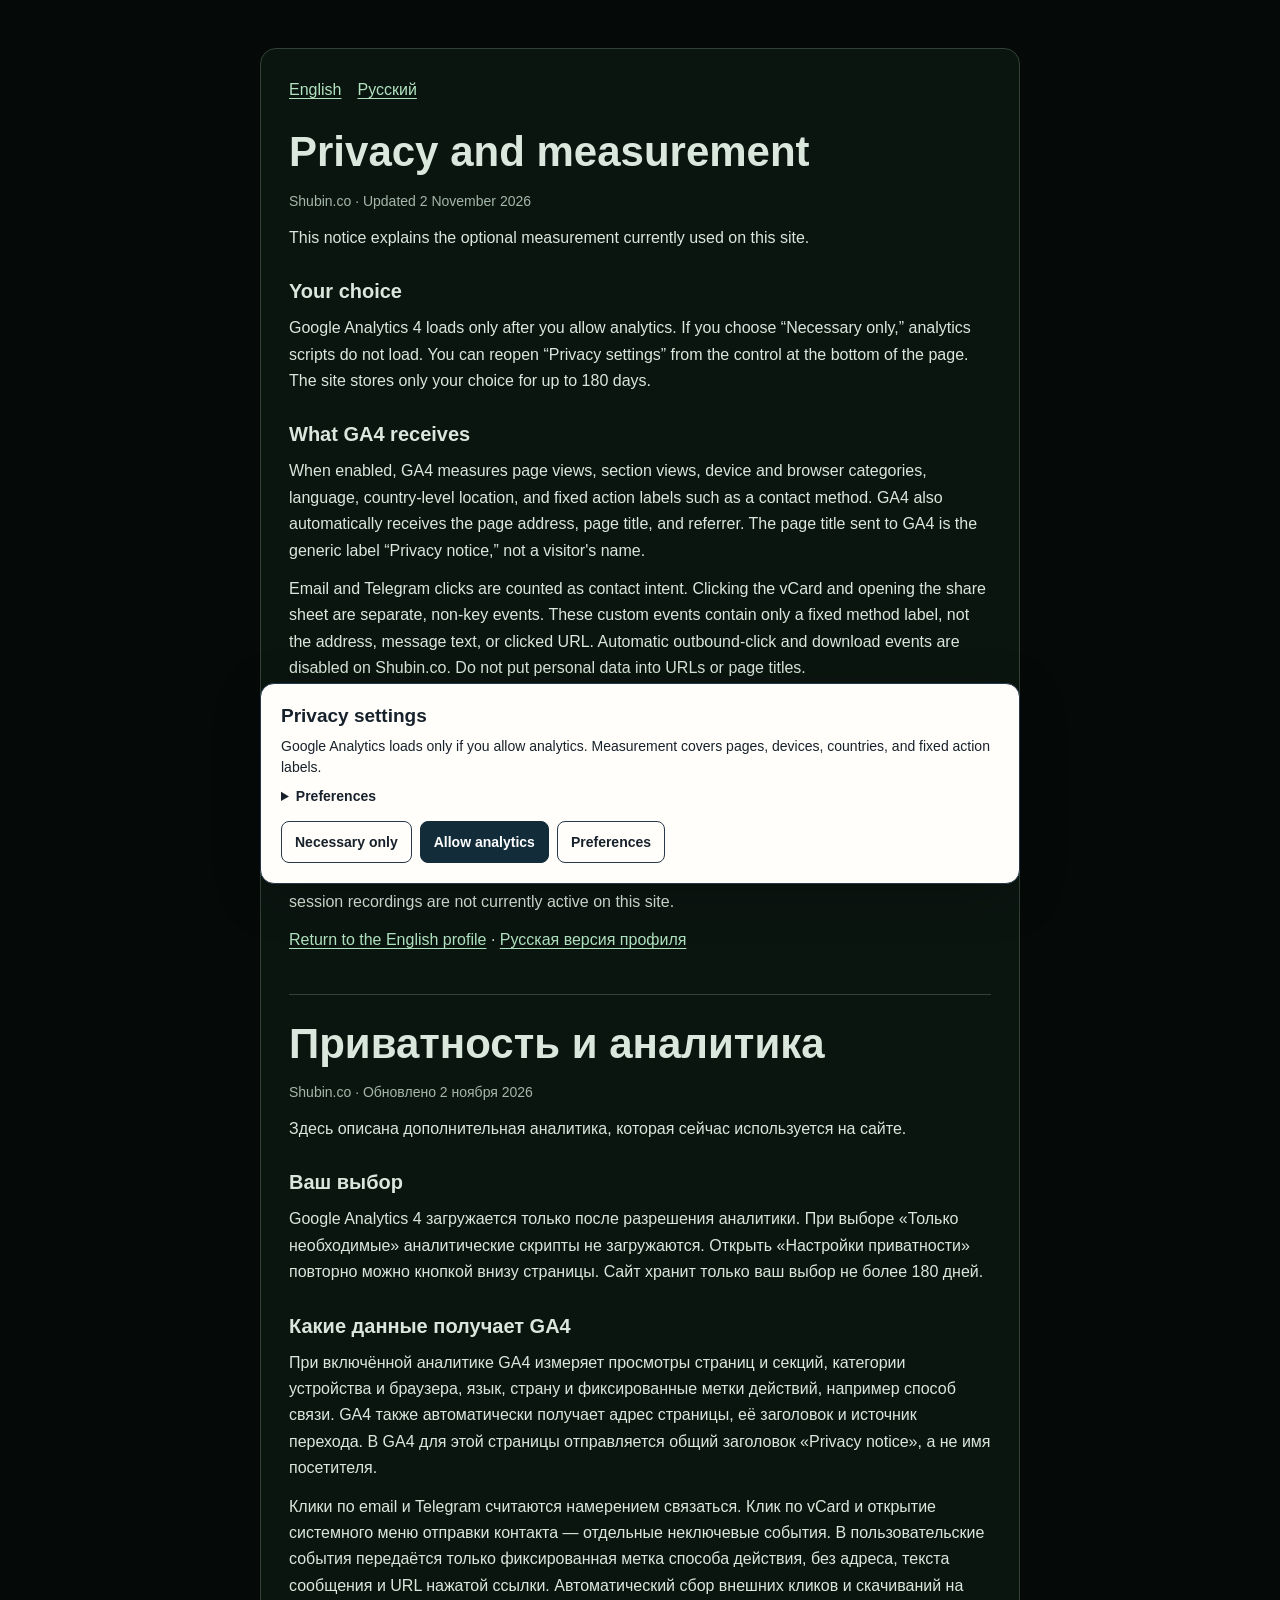
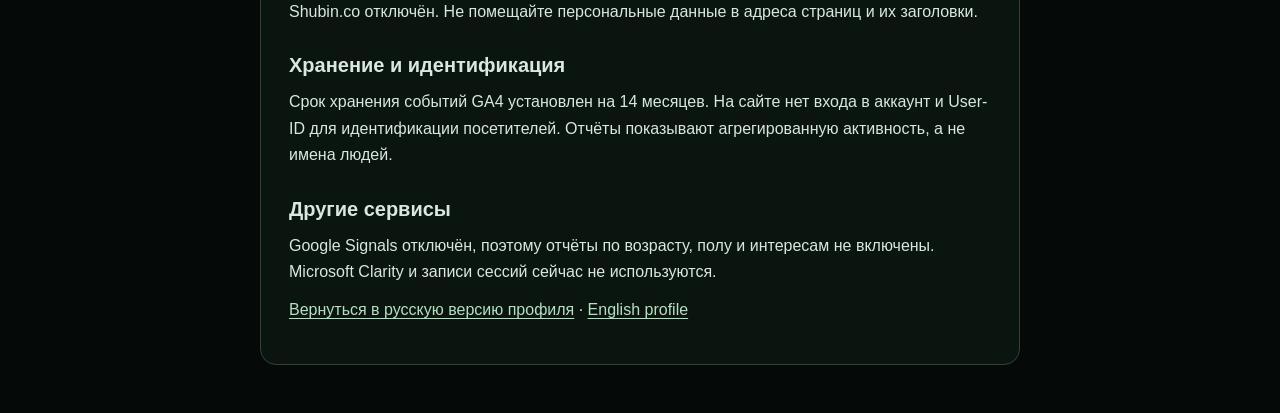
==== privacy/index.html @ b590bba5 "feat: add consent-first analytics and privacy notice" ====
<!doctype html>
<html lang="en">
<head>
  <meta charset="utf-8">
  <meta name="viewport" content="width=device-width, initial-scale=1">
  <meta name="description" content="How Shubin.co uses consent-based site analytics and how to change your choice.">
  <meta name="robots" content="index,follow">
  <link rel="canonical" href="https://shubin.co/privacy/">
  <link rel="stylesheet" href="/consent.css">
  <title>Privacy and measurement · Shubin.co</title>
  <script defer src="/consent.js" data-ga4-id="G-RB3YSG4QV9" data-cookie-domain=".shubin.co" data-page-type="privacy" data-analytics-title="Privacy notice" data-privacy-url="/privacy/" data-consent-version="1"></script>
  <style>
    :root { color-scheme: dark; --ink:#d9e7dd; --muted:#a4b7aa; --panel:#0b1510; --line:#314238; }
    * { box-sizing:border-box; }
    body { margin:0; min-width:320px; background:#050907; color:var(--ink); font:16px/1.65 Arial,Helvetica,sans-serif; }
    main { width:min(760px,calc(100% - 32px)); margin:48px auto; padding:28px; border:1px solid var(--line); border-radius:16px; background:var(--panel); }
    h1,h2 { line-height:1.2; }
    h1 { margin:0 0 8px; font-size:clamp(28px,6vw,42px); }
    h2 { margin:28px 0 8px; font-size:20px; }
    p,ul { margin:12px 0; }
    li { margin:6px 0; }
    a { color:#b1e2c0; text-underline-offset:3px; }
    .muted { color:var(--muted); font-size:14px; }
    .language { display:flex; gap:16px; margin:0 0 24px; }
    section[lang="ru"] { margin-top:40px; border-top:1px solid var(--line); padding-top:24px; }
    @media(max-width:480px) { main { margin:12px auto; padding:20px; } }
  </style>
</head>
<body>
  <main>
    <nav class="language" aria-label="Languages"><a href="#english">English</a><a href="#russian">Русский</a></nav>
    <section id="english" lang="en">
      <h1>Privacy and measurement</h1>
      <p class="muted">Shubin.co · Updated 2 November 2026</p>
      <p>This notice explains the optional measurement currently used on this site.</p>
      <h2>Your choice</h2>
      <p>Google Analytics 4 loads only after you allow analytics. If you choose “Necessary only,” analytics scripts do not load. You can reopen “Privacy settings” from the control at the bottom of the page. The site stores only your choice for up to 180 days.</p>
      <h2>What GA4 receives</h2>
      <p>When enabled, GA4 measures page views, section views, device and browser categories, language, country-level location, and fixed action labels such as a contact method. GA4 also automatically receives the page address, page title, and referrer. The page title sent to GA4 is the generic label “Privacy notice,” not a visitor's name.</p>
      <p>Email and Telegram clicks are counted as contact intent. Clicking the vCard and opening the share sheet are separate, non-key events. These custom events contain only a fixed method label, not the address, message text, or clicked URL. Automatic outbound-click and download events are disabled on Shubin.co. Do not put personal data into URLs or page titles.</p>
      <h2>Retention and identity</h2>
      <p>GA4 event-level retention is set to 14 months. This site does not use account sign-in or a User-ID to identify visitors. Reports show aggregated activity; they do not reveal a visitor's name.</p>
      <h2>Other services</h2>
      <p>Google Signals is off, so age, gender, and interest reporting is not enabled. Microsoft Clarity and session recordings are not currently active on this site.</p>
      <p><a href="/">Return to the English profile</a> · <a href="/ru/">Русская версия профиля</a></p>
    </section>
    <section id="russian" lang="ru">
      <h1>Приватность и аналитика</h1>
      <p class="muted">Shubin.co · Обновлено 2 ноября 2026</p>
      <p>Здесь описана дополнительная аналитика, которая сейчас используется на сайте.</p>
      <h2>Ваш выбор</h2>
      <p>Google Analytics 4 загружается только после разрешения аналитики. При выборе «Только необходимые» аналитические скрипты не загружаются. Открыть «Настройки приватности» повторно можно кнопкой внизу страницы. Сайт хранит только ваш выбор не более 180 дней.</p>
      <h2>Какие данные получает GA4</h2>
      <p>При включённой аналитике GA4 измеряет просмотры страниц и секций, категории устройства и браузера, язык, страну и фиксированные метки действий, например способ связи. GA4 также автоматически получает адрес страницы, её заголовок и источник перехода. В GA4 для этой страницы отправляется общий заголовок «Privacy notice», а не имя посетителя.</p>
      <p>Клики по email и Telegram считаются намерением связаться. Клик по vCard и открытие системного меню отправки контакта — отдельные неключевые события. В пользовательские события передаётся только фиксированная метка способа действия, без адреса, текста сообщения и URL нажатой ссылки. Автоматический сбор внешних кликов и скачиваний на Shubin.co отключён. Не помещайте персональные данные в адреса страниц и их заголовки.</p>
      <h2>Хранение и идентификация</h2>
      <p>Срок хранения событий GA4 установлен на 14 месяцев. На сайте нет входа в аккаунт и User-ID для идентификации посетителей. Отчёты показывают агрегированную активность, а не имена людей.</p>
      <h2>Другие сервисы</h2>
      <p>Google Signals отключён, поэтому отчёты по возрасту, полу и интересам не включены. Microsoft Clarity и записи сессий сейчас не используются.</p>
      <p><a href="/ru/">Вернуться в русскую версию профиля</a> · <a href="/">English profile</a></p>
    </section>
  </main>
</body>
</html>
---- consent.css ----
[data-consent-root][hidden],
.consent-manage[hidden],
[data-consent-preferences][hidden] { display: none !important; }

.consent-panel,
.consent-manage {
  position: fixed;
  z-index: 2147483000;
  font-family: Arial, Helvetica, sans-serif;
}

.consent-panel {
  inset: auto 16px 16px;
  max-width: 760px;
  margin-inline: auto;
  color: #17212b;
}

.consent-card {
  padding: 20px;
  border: 1px solid #263849;
  border-radius: 14px;
  background: #fffefa;
  box-shadow: 0 12px 48px rgb(0 0 0 / 24%);
  font-size: 14px;
  line-height: 1.5;
  letter-spacing: normal;
  word-spacing: normal;
  text-transform: none;
}

.consent-card h2 {
  margin: 0 0 8px;
  font-size: 19px;
  line-height: 1.25;
}

.consent-card p { margin: 8px 0; letter-spacing: normal; word-spacing: normal; }
.consent-card a { color: #064f73; text-underline-offset: 2px; }
.consent-card summary { cursor: pointer; font-weight: 700; }

.consent-actions {
  display: flex;
  flex-wrap: wrap;
  gap: 8px;
  margin-top: 14px;
}

.consent-card button,
.consent-manage {
  min-height: 42px;
  border: 1px solid #263849;
  border-radius: 8px;
  padding: 9px 13px;
  background: #fffefa;
  color: #17212b;
  font: inherit;
  font-weight: 650;
  cursor: pointer;
}

.consent-card button:hover,
.consent-manage:hover { background: #f0f3f4; }
.consent-card button:focus-visible,
.consent-manage:focus-visible { outline: 3px solid #ef6b45; outline-offset: 2px; }

.consent-card .consent-primary {
  border-color: #132c3a;
  background: #132c3a;
  color: #fff;
}

.consent-card .consent-primary:hover { background: #204b60; }

.consent-preferences {
  display: grid;
  gap: 12px;
  margin-top: 16px;
  border-top: 1px solid #c8d0d4;
  padding-top: 14px;
}

.consent-preferences label {
  display: grid;
  grid-template-columns: 22px 1fr;
  align-items: start;
  gap: 8px;
}

.consent-preferences input { width: 18px; height: 18px; margin: 2px; accent-color: #17536b; }
.consent-preferences input:disabled { opacity: .8; }

.consent-manage {
  right: 14px;
  bottom: 14px;
  max-width: calc(100vw - 28px);
  background: #fffefa;
  font-size: 13px;
}

@media (max-width: 600px) {
  .consent-panel { inset: auto 8px 8px; max-height: min(82vh, 640px); overflow: auto; }
  .consent-card { padding: 15px; }
  .consent-actions { display: grid; grid-template-columns: 1fr; }
  .consent-card button { width: 100%; }
  .consent-manage { right: 8px; bottom: 8px; }
}

@media (prefers-reduced-motion: reduce) {
  .consent-panel, .consent-manage { scroll-behavior: auto; }
}
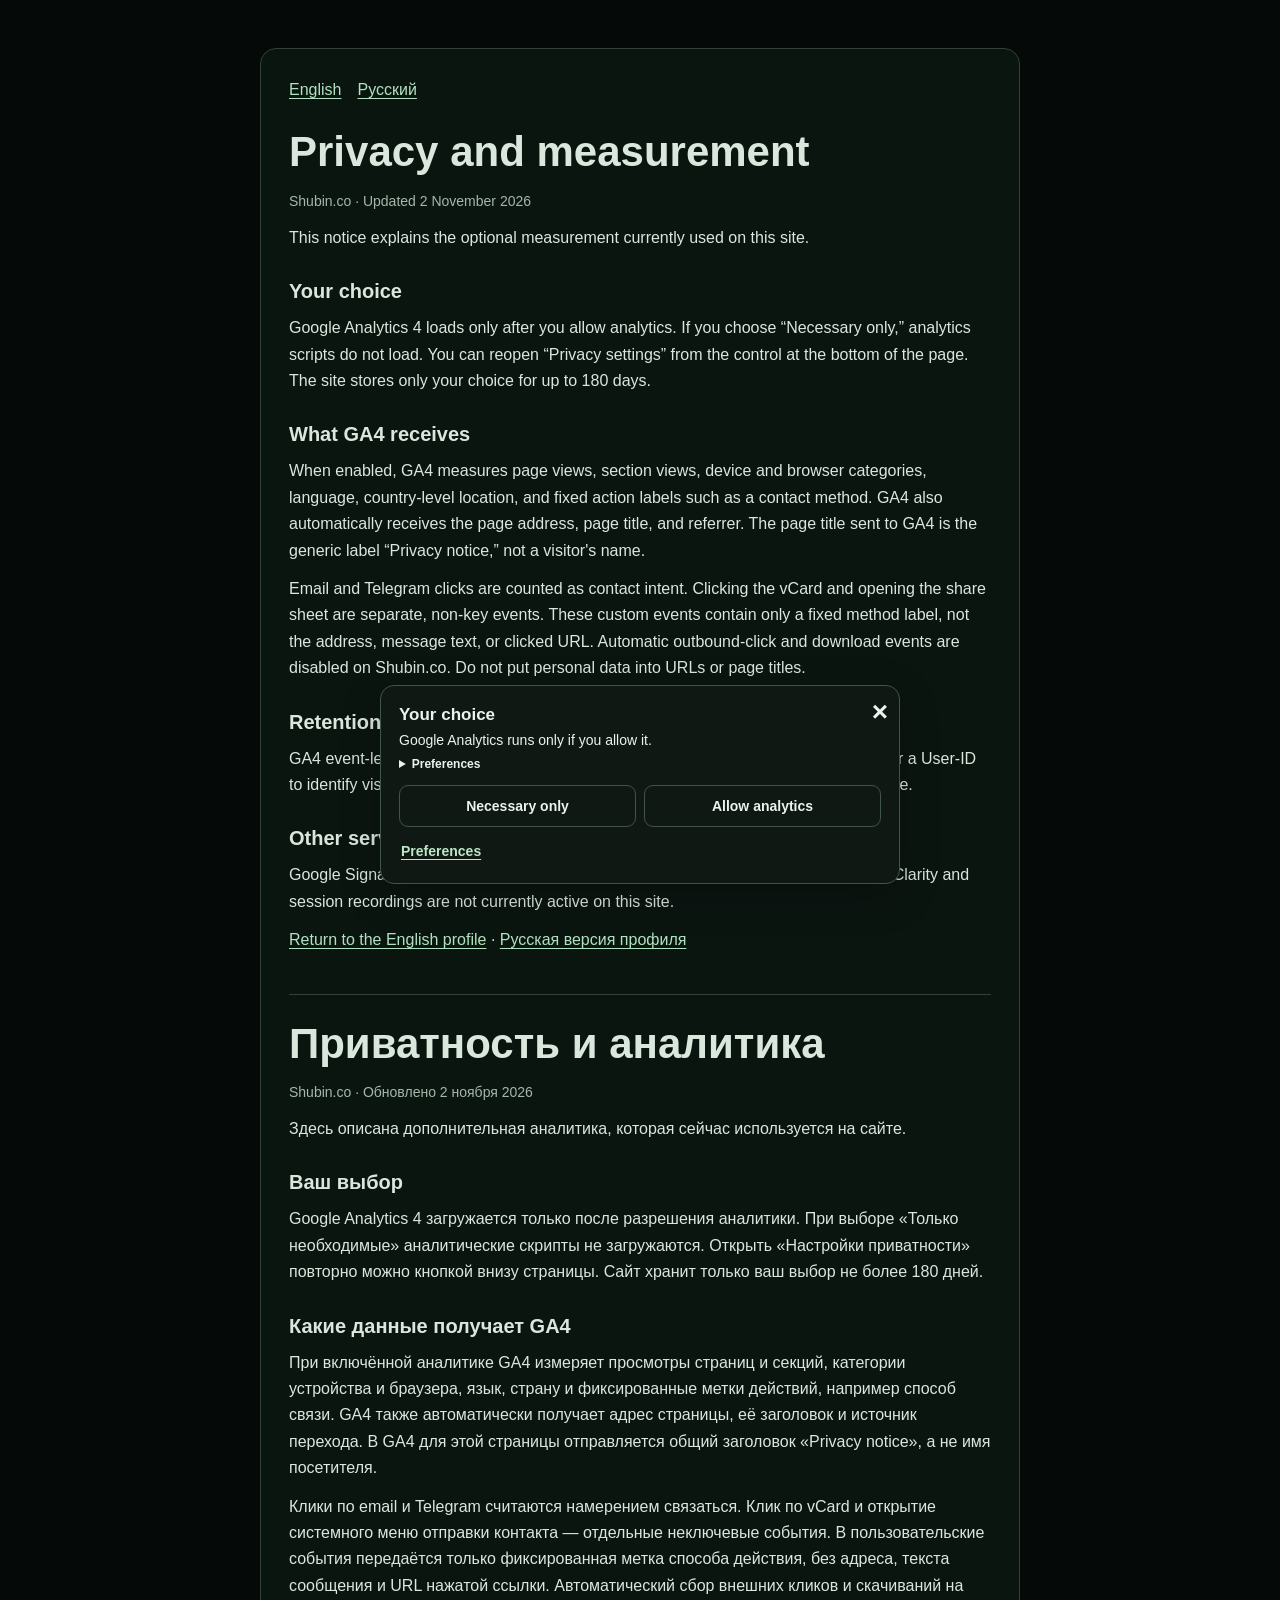
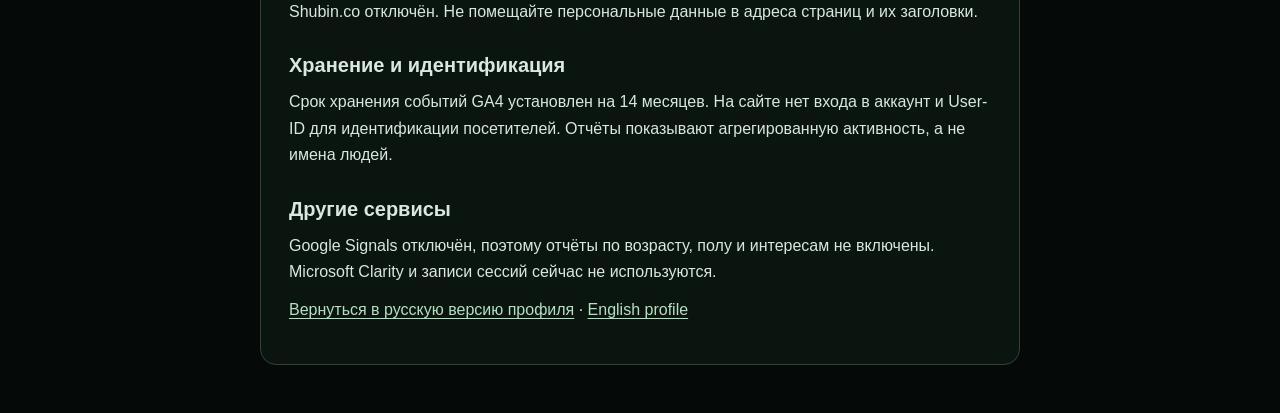
==== commit cc8724d2: "Compact consent banner and site themes" ====
--- a/privacy/index.html
+++ b/privacy/index.html
@@ -8,7 +8,7 @@
   <link rel="canonical" href="https://shubin.co/privacy/">
   <link rel="stylesheet" href="/consent.css">
   <title>Privacy and measurement · Shubin.co</title>
-  <script defer src="/consent.js" data-ga4-id="G-RB3YSG4QV9" data-cookie-domain=".shubin.co" data-page-type="privacy" data-analytics-title="Privacy notice" data-privacy-url="/privacy/" data-consent-version="1"></script>
+  <script defer src="/consent.js" data-ga4-id="G-RB3YSG4QV9" data-cookie-domain=".shubin.co" data-page-type="privacy" data-analytics-title="Privacy notice" data-privacy-url="/privacy/" data-consent-version="1" data-consent-theme="shubin"></script>
   <style>
     :root { color-scheme: dark; --ink:#d9e7dd; --muted:#a4b7aa; --panel:#0b1510; --line:#314238; }
     * { box-sizing:border-box; }
--- a/consent.css
+++ b/consent.css
@@ -4,105 +4,135 @@
 
 .consent-panel,
 .consent-manage {
+  --consent-paper: #fffefa;
+  --consent-ink: #17212b;
+  --consent-line: #d4d9d8;
+  --consent-accent: #1c4650;
+  --consent-accent-hover: #2b5e68;
+  --consent-focus: #c65e43;
   position: fixed;
   z-index: 2147483000;
   font-family: Arial, Helvetica, sans-serif;
 }
 
-.consent-panel {
-  inset: auto 16px 16px;
-  max-width: 760px;
-  margin-inline: auto;
-  color: #17212b;
+.consent-panel[data-consent-theme="shubin"],
+.consent-manage[data-consent-theme="shubin"] {
+  --consent-paper: #101813;
+  --consent-ink: #eaf3ec;
+  --consent-line: #405448;
+  --consent-accent: #bce8c8;
+  --consent-accent-hover: #d0f0d8;
+  --consent-focus: #bce8c8;
+}
+.consent-panel[data-consent-theme="nobs"],
+.consent-manage[data-consent-theme="nobs"] {
+  --consent-paper: #f5f3ed;
+  --consent-ink: #17233c;
+  --consent-line: #d2cfc5;
+  --consent-accent: #5b3bc4;
+  --consent-accent-hover: #452e9a;
+  --consent-focus: #ec4899;
+}
+.consent-panel[data-consent-theme="aadocs"],
+.consent-manage[data-consent-theme="aadocs"] {
+  --consent-paper: #fbfaf6;
+  --consent-ink: #1d2d34;
+  --consent-line: #cbd8d6;
+  --consent-accent: #12685d;
+  --consent-accent-hover: #0d554c;
+  --consent-focus: #d66a45;
 }
 
+.consent-panel { inset: auto 16px 16px; max-width: 520px; margin-inline: auto; color: var(--consent-ink); }
 .consent-card {
-  padding: 20px;
-  border: 1px solid #263849;
+  position: relative;
+  padding: 18px 18px 16px;
+  border: 1px solid var(--consent-line);
   border-radius: 14px;
-  background: #fffefa;
-  box-shadow: 0 12px 48px rgb(0 0 0 / 24%);
+  background: var(--consent-paper);
+  color: var(--consent-ink);
+  box-shadow: 0 12px 40px rgb(0 0 0 / 24%);
   font-size: 14px;
-  line-height: 1.5;
+  line-height: 1.45;
   letter-spacing: normal;
   word-spacing: normal;
   text-transform: none;
 }
-
-.consent-card h2 {
-  margin: 0 0 8px;
-  font-size: 19px;
-  line-height: 1.25;
+.consent-card h2 { margin: 0 42px 4px 0; font-size: 17px; line-height: 1.25; }
+.consent-card p { margin: 5px 42px 0 0; }
+.consent-card a { color: var(--consent-accent); text-underline-offset: 2px; }
+.consent-card summary { cursor: pointer; font-weight: 650; }
+.consent-copy details { margin-top: 5px; font-size: 12px; }
+.consent-copy details p { margin: 7px 0; }
+.consent-close {
+  position: absolute;
+  top: 4px;
+  right: -3px;
+  display: grid;
+  place-items: center;
+  width: 44px;
+  height: 44px;
+  min-height: 44px !important;
+  padding: 0 !important;
+  border: 0 !important;
+  border-radius: 50% !important;
+  background: transparent !important;
+  color: inherit !important;
+  font-size: 28px !important;
+  line-height: 1 !important;
 }
-
-.consent-card p { margin: 8px 0; letter-spacing: normal; word-spacing: normal; }
-.consent-card a { color: #064f73; text-underline-offset: 2px; }
-.consent-card summary { cursor: pointer; font-weight: 700; }
-
-.consent-actions {
-  display: flex;
-  flex-wrap: wrap;
-  gap: 8px;
-  margin-top: 14px;
-}
-
+.consent-actions { display: grid; grid-template-columns: 1fr 1fr; gap: 8px; margin-top: 12px; }
 .consent-card button,
 .consent-manage {
   min-height: 42px;
-  border: 1px solid #263849;
-  border-radius: 8px;
-  padding: 9px 13px;
-  background: #fffefa;
-  color: #17212b;
+  border: 1px solid var(--consent-line);
+  border-radius: 9px;
+  padding: 9px 12px;
+  background: var(--consent-paper);
+  color: var(--consent-ink);
   font: inherit;
   font-weight: 650;
   cursor: pointer;
 }
-
 .consent-card button:hover,
-.consent-manage:hover { background: #f0f3f4; }
+.consent-manage:hover { background: color-mix(in srgb, var(--consent-paper) 88%, var(--consent-ink)); }
 .consent-card button:focus-visible,
-.consent-manage:focus-visible { outline: 3px solid #ef6b45; outline-offset: 2px; }
-
+.consent-manage:focus-visible { outline: 3px solid var(--consent-focus); outline-offset: 2px; }
 .consent-card .consent-primary {
-  border-color: #132c3a;
-  background: #132c3a;
-  color: #fff;
+  border-color: var(--consent-line);
+  background: var(--consent-paper);
+  color: var(--consent-ink);
 }
-
-.consent-card .consent-primary:hover { background: #204b60; }
-
-.consent-preferences {
-  display: grid;
-  gap: 12px;
-  margin-top: 16px;
-  border-top: 1px solid #c8d0d4;
-  padding-top: 14px;
+.consent-card .consent-primary:hover { border-color: var(--consent-accent); background: color-mix(in srgb, var(--consent-paper) 88%, var(--consent-accent)); }
+.consent-actions [data-consent-action="preferences"] {
+  grid-column: 1 / -1;
+  justify-self: start;
+  min-height: 32px;
+  border: 0;
+  padding: 3px 2px;
+  background: transparent;
+  color: var(--consent-accent);
+  text-decoration: underline;
+  text-underline-offset: 3px;
 }
-
-.consent-preferences label {
-  display: grid;
-  grid-template-columns: 22px 1fr;
-  align-items: start;
-  gap: 8px;
-}
-
-.consent-preferences input { width: 18px; height: 18px; margin: 2px; accent-color: #17536b; }
+.consent-actions [data-consent-action="preferences"]:hover { background: transparent; color: var(--consent-accent-hover); }
+.consent-preferences .consent-primary { border-color: var(--consent-accent); background: var(--consent-accent); color: #fff; }
+.consent-panel[data-consent-theme="shubin"] .consent-preferences .consent-primary { color: #102018; }
+.consent-preferences { display: grid; gap: 12px; margin-top: 12px; border-top: 1px solid var(--consent-line); padding-top: 12px; }
+.consent-preferences label { display: grid; grid-template-columns: 22px 1fr; align-items: start; gap: 8px; }
+.consent-preferences input { width: 18px; height: 18px; margin: 2px; accent-color: var(--consent-accent); }
 .consent-preferences input:disabled { opacity: .8; }
-
-.consent-manage {
-  right: 14px;
-  bottom: 14px;
-  max-width: calc(100vw - 28px);
-  background: #fffefa;
-  font-size: 13px;
-}
+.consent-manage { right: 14px; bottom: 14px; max-width: calc(100vw - 28px); background: var(--consent-paper); font-size: 13px; box-shadow: 0 3px 16px rgb(0 0 0 / 20%); }
 
 @media (max-width: 600px) {
   .consent-panel { inset: auto 8px 8px; max-height: min(82vh, 640px); overflow: auto; }
-  .consent-card { padding: 15px; }
-  .consent-actions { display: grid; grid-template-columns: 1fr; }
+  .consent-card { padding: 12px; }
+  .consent-card h2 { margin-right: 40px; }
+  .consent-actions { gap: 5px; margin-top: 7px; }
   .consent-card button { width: 100%; }
+  .consent-card .consent-close { width: 44px; }
+  .consent-actions > button:not([data-consent-action="preferences"]) { min-height: 38px; }
+  .consent-actions [data-consent-action="preferences"] { min-height: 24px; }
   .consent-manage { right: 8px; bottom: 8px; }
 }
 
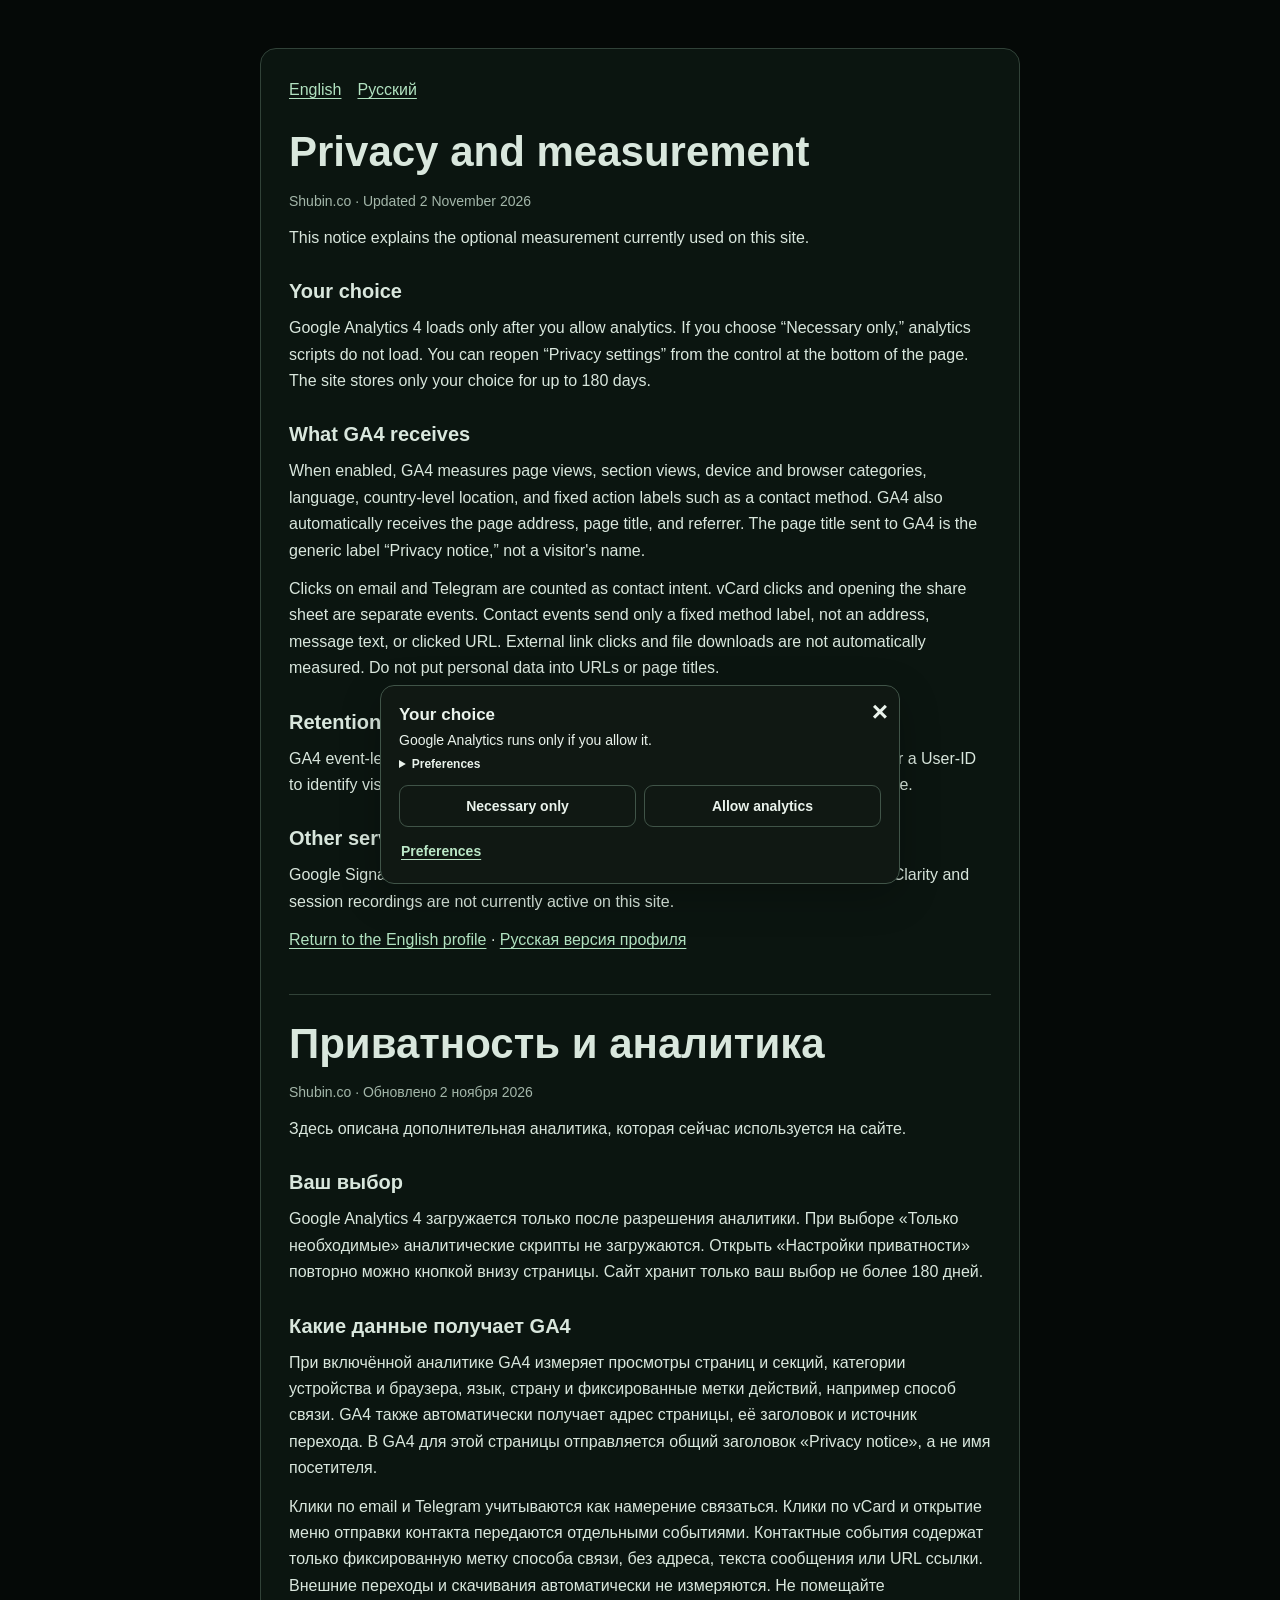
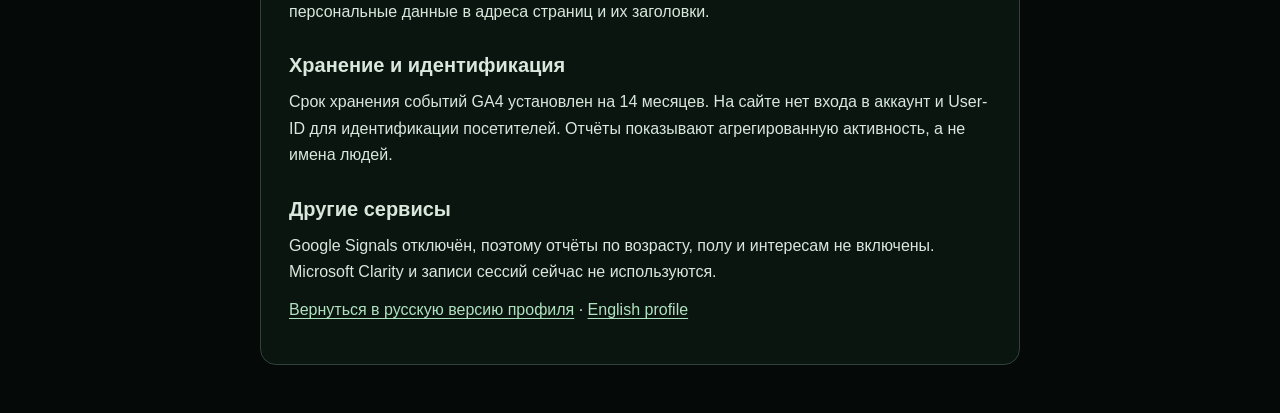
==== commit d32f7510: "Improve Shubin search and AI visibility" ====
--- a/privacy/index.html
+++ b/privacy/index.html
@@ -37,7 +37,7 @@
       <p>Google Analytics 4 loads only after you allow analytics. If you choose “Necessary only,” analytics scripts do not load. You can reopen “Privacy settings” from the control at the bottom of the page. The site stores only your choice for up to 180 days.</p>
       <h2>What GA4 receives</h2>
       <p>When enabled, GA4 measures page views, section views, device and browser categories, language, country-level location, and fixed action labels such as a contact method. GA4 also automatically receives the page address, page title, and referrer. The page title sent to GA4 is the generic label “Privacy notice,” not a visitor's name.</p>
-      <p>Email and Telegram clicks are counted as contact intent. Clicking the vCard and opening the share sheet are separate, non-key events. These custom events contain only a fixed method label, not the address, message text, or clicked URL. Automatic outbound-click and download events are disabled on Shubin.co. Do not put personal data into URLs or page titles.</p>
+      <p>Clicks on email and Telegram are counted as contact intent. vCard clicks and opening the share sheet are separate events. Contact events send only a fixed method label, not an address, message text, or clicked URL. External link clicks and file downloads are not automatically measured. Do not put personal data into URLs or page titles.</p>
       <h2>Retention and identity</h2>
       <p>GA4 event-level retention is set to 14 months. This site does not use account sign-in or a User-ID to identify visitors. Reports show aggregated activity; they do not reveal a visitor's name.</p>
       <h2>Other services</h2>
@@ -52,7 +52,7 @@
       <p>Google Analytics 4 загружается только после разрешения аналитики. При выборе «Только необходимые» аналитические скрипты не загружаются. Открыть «Настройки приватности» повторно можно кнопкой внизу страницы. Сайт хранит только ваш выбор не более 180 дней.</p>
       <h2>Какие данные получает GA4</h2>
       <p>При включённой аналитике GA4 измеряет просмотры страниц и секций, категории устройства и браузера, язык, страну и фиксированные метки действий, например способ связи. GA4 также автоматически получает адрес страницы, её заголовок и источник перехода. В GA4 для этой страницы отправляется общий заголовок «Privacy notice», а не имя посетителя.</p>
-      <p>Клики по email и Telegram считаются намерением связаться. Клик по vCard и открытие системного меню отправки контакта — отдельные неключевые события. В пользовательские события передаётся только фиксированная метка способа действия, без адреса, текста сообщения и URL нажатой ссылки. Автоматический сбор внешних кликов и скачиваний на Shubin.co отключён. Не помещайте персональные данные в адреса страниц и их заголовки.</p>
+      <p>Клики по email и Telegram учитываются как намерение связаться. Клики по vCard и открытие меню отправки контакта передаются отдельными событиями. Контактные события содержат только фиксированную метку способа связи, без адреса, текста сообщения или URL ссылки. Внешние переходы и скачивания автоматически не измеряются. Не помещайте персональные данные в адреса страниц и их заголовки.</p>
       <h2>Хранение и идентификация</h2>
       <p>Срок хранения событий GA4 установлен на 14 месяцев. На сайте нет входа в аккаунт и User-ID для идентификации посетителей. Отчёты показывают агрегированную активность, а не имена людей.</p>
       <h2>Другие сервисы</h2>
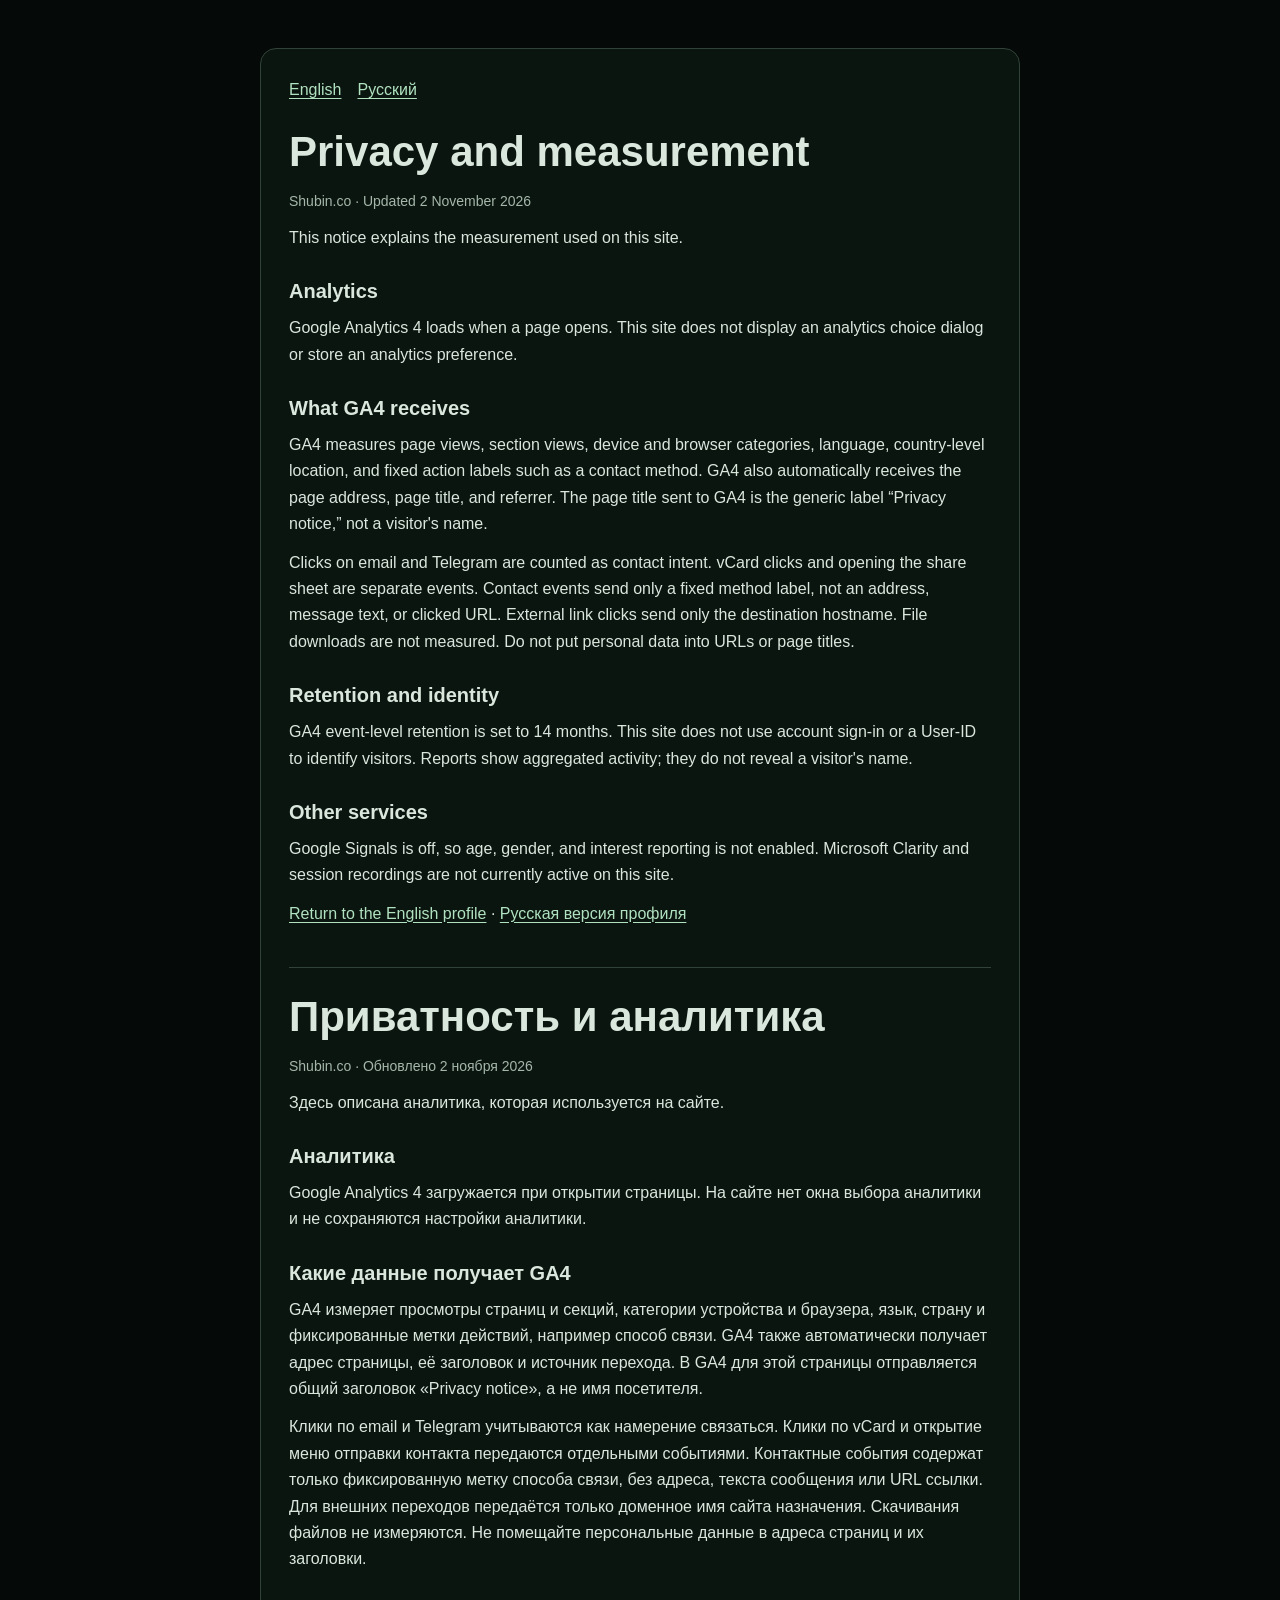
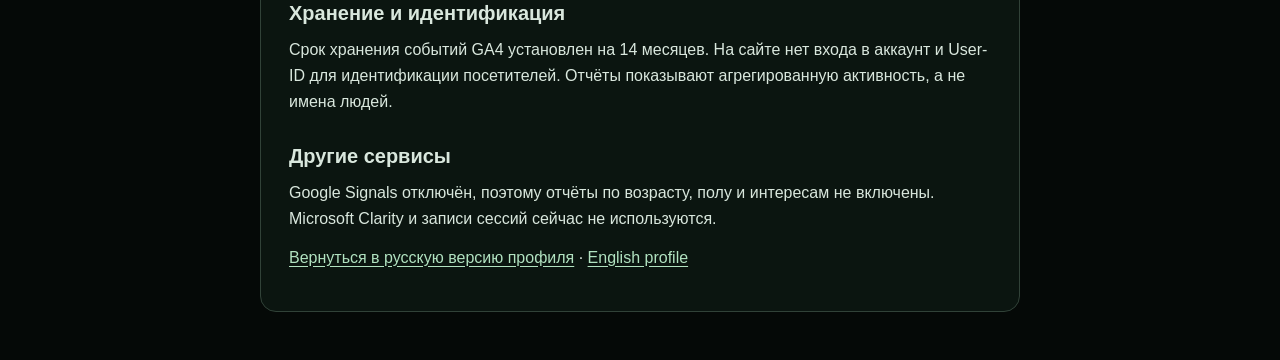
==== commit 420bae78: "Remove analytics consent interface" ====
--- a/privacy/index.html
+++ b/privacy/index.html
@@ -3,12 +3,11 @@
 <head>
   <meta charset="utf-8">
   <meta name="viewport" content="width=device-width, initial-scale=1">
-  <meta name="description" content="How Shubin.co uses consent-based site analytics and how to change your choice.">
+  <meta name="description" content="How Shubin.co uses site analytics and what data Google Analytics receives.">
   <meta name="robots" content="index,follow">
   <link rel="canonical" href="https://shubin.co/privacy/">
-  <link rel="stylesheet" href="/consent.css">
   <title>Privacy and measurement · Shubin.co</title>
-  <script defer src="/consent.js" data-ga4-id="G-RB3YSG4QV9" data-cookie-domain=".shubin.co" data-page-type="privacy" data-analytics-title="Privacy notice" data-privacy-url="/privacy/" data-consent-version="1" data-consent-theme="shubin"></script>
+  <script defer src="/analytics.js" data-ga4-id="G-RB3YSG4QV9" data-page-type="privacy" data-analytics-title="Privacy notice"></script>
   <style>
     :root { color-scheme: dark; --ink:#d9e7dd; --muted:#a4b7aa; --panel:#0b1510; --line:#314238; }
     * { box-sizing:border-box; }
@@ -32,12 +31,12 @@
     <section id="english" lang="en">
       <h1>Privacy and measurement</h1>
       <p class="muted">Shubin.co · Updated 2 November 2026</p>
-      <p>This notice explains the optional measurement currently used on this site.</p>
-      <h2>Your choice</h2>
-      <p>Google Analytics 4 loads only after you allow analytics. If you choose “Necessary only,” analytics scripts do not load. You can reopen “Privacy settings” from the control at the bottom of the page. The site stores only your choice for up to 180 days.</p>
+      <p>This notice explains the measurement used on this site.</p>
+      <h2>Analytics</h2>
+      <p>Google Analytics 4 loads when a page opens. This site does not display an analytics choice dialog or store an analytics preference.</p>
       <h2>What GA4 receives</h2>
-      <p>When enabled, GA4 measures page views, section views, device and browser categories, language, country-level location, and fixed action labels such as a contact method. GA4 also automatically receives the page address, page title, and referrer. The page title sent to GA4 is the generic label “Privacy notice,” not a visitor's name.</p>
-      <p>Clicks on email and Telegram are counted as contact intent. vCard clicks and opening the share sheet are separate events. Contact events send only a fixed method label, not an address, message text, or clicked URL. External link clicks and file downloads are not automatically measured. Do not put personal data into URLs or page titles.</p>
+      <p>GA4 measures page views, section views, device and browser categories, language, country-level location, and fixed action labels such as a contact method. GA4 also automatically receives the page address, page title, and referrer. The page title sent to GA4 is the generic label “Privacy notice,” not a visitor's name.</p>
+      <p>Clicks on email and Telegram are counted as contact intent. vCard clicks and opening the share sheet are separate events. Contact events send only a fixed method label, not an address, message text, or clicked URL. External link clicks send only the destination hostname. File downloads are not measured. Do not put personal data into URLs or page titles.</p>
       <h2>Retention and identity</h2>
       <p>GA4 event-level retention is set to 14 months. This site does not use account sign-in or a User-ID to identify visitors. Reports show aggregated activity; they do not reveal a visitor's name.</p>
       <h2>Other services</h2>
@@ -47,12 +46,12 @@
     <section id="russian" lang="ru">
       <h1>Приватность и аналитика</h1>
       <p class="muted">Shubin.co · Обновлено 2 ноября 2026</p>
-      <p>Здесь описана дополнительная аналитика, которая сейчас используется на сайте.</p>
-      <h2>Ваш выбор</h2>
-      <p>Google Analytics 4 загружается только после разрешения аналитики. При выборе «Только необходимые» аналитические скрипты не загружаются. Открыть «Настройки приватности» повторно можно кнопкой внизу страницы. Сайт хранит только ваш выбор не более 180 дней.</p>
+      <p>Здесь описана аналитика, которая используется на сайте.</p>
+      <h2>Аналитика</h2>
+      <p>Google Analytics 4 загружается при открытии страницы. На сайте нет окна выбора аналитики и не сохраняются настройки аналитики.</p>
       <h2>Какие данные получает GA4</h2>
-      <p>При включённой аналитике GA4 измеряет просмотры страниц и секций, категории устройства и браузера, язык, страну и фиксированные метки действий, например способ связи. GA4 также автоматически получает адрес страницы, её заголовок и источник перехода. В GA4 для этой страницы отправляется общий заголовок «Privacy notice», а не имя посетителя.</p>
-      <p>Клики по email и Telegram учитываются как намерение связаться. Клики по vCard и открытие меню отправки контакта передаются отдельными событиями. Контактные события содержат только фиксированную метку способа связи, без адреса, текста сообщения или URL ссылки. Внешние переходы и скачивания автоматически не измеряются. Не помещайте персональные данные в адреса страниц и их заголовки.</p>
+      <p>GA4 измеряет просмотры страниц и секций, категории устройства и браузера, язык, страну и фиксированные метки действий, например способ связи. GA4 также автоматически получает адрес страницы, её заголовок и источник перехода. В GA4 для этой страницы отправляется общий заголовок «Privacy notice», а не имя посетителя.</p>
+      <p>Клики по email и Telegram учитываются как намерение связаться. Клики по vCard и открытие меню отправки контакта передаются отдельными событиями. Контактные события содержат только фиксированную метку способа связи, без адреса, текста сообщения или URL ссылки. Для внешних переходов передаётся только доменное имя сайта назначения. Скачивания файлов не измеряются. Не помещайте персональные данные в адреса страниц и их заголовки.</p>
       <h2>Хранение и идентификация</h2>
       <p>Срок хранения событий GA4 установлен на 14 месяцев. На сайте нет входа в аккаунт и User-ID для идентификации посетителей. Отчёты показывают агрегированную активность, а не имена людей.</p>
       <h2>Другие сервисы</h2>
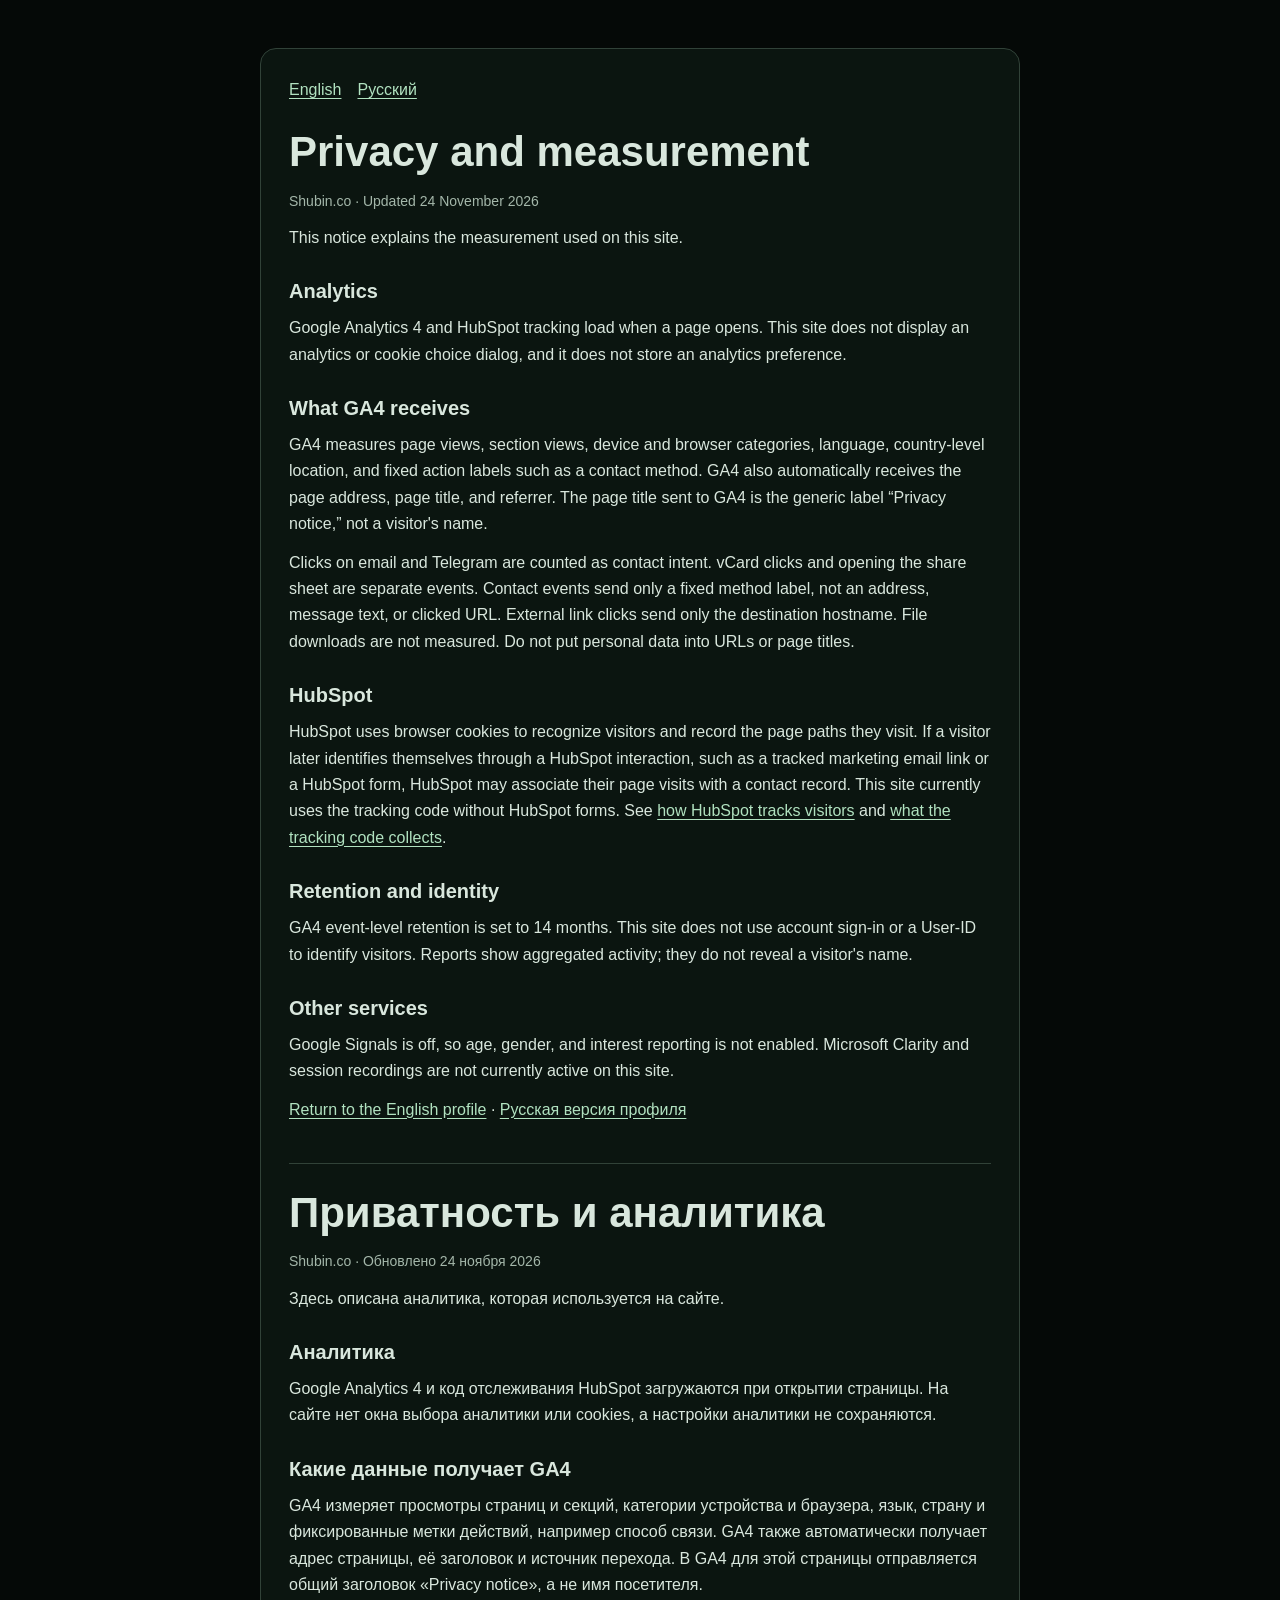
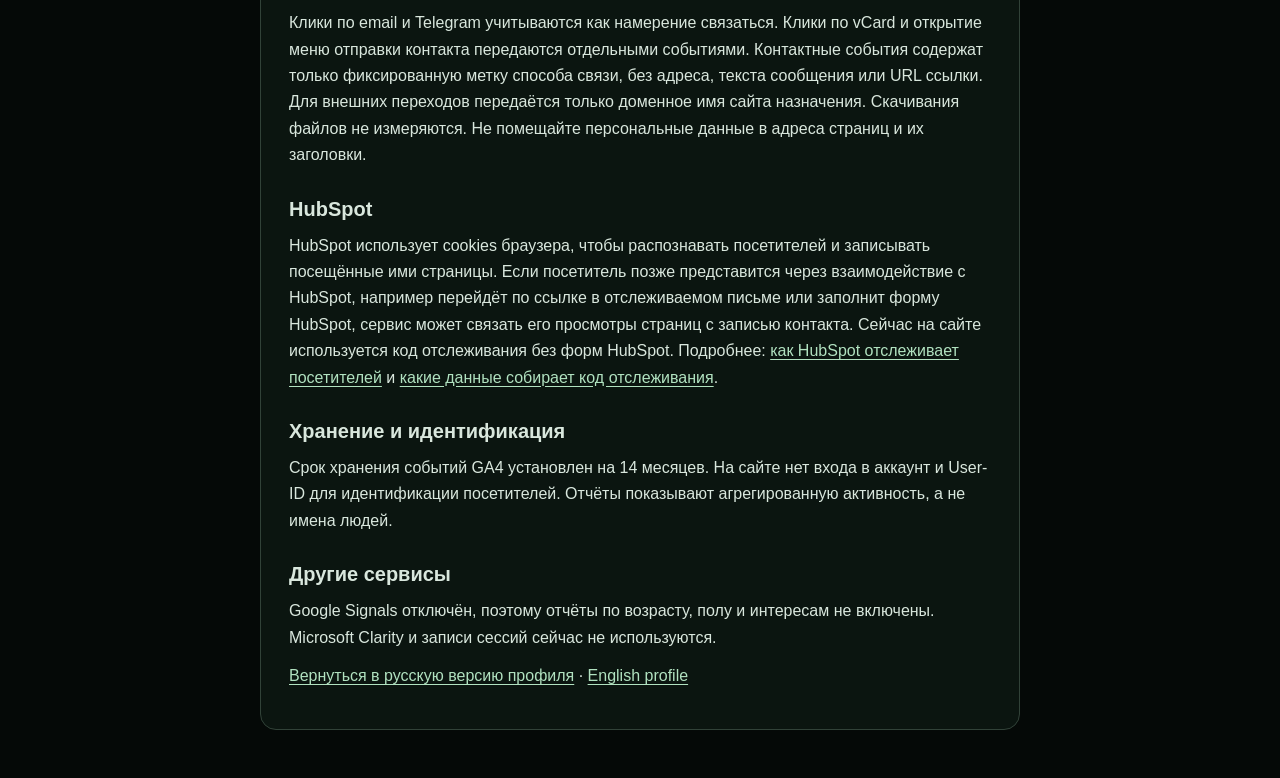
==== commit 75406103: "Add HubSpot tracking to site pages" ====
--- a/privacy/index.html
+++ b/privacy/index.html
@@ -3,11 +3,14 @@
 <head>
   <meta charset="utf-8">
   <meta name="viewport" content="width=device-width, initial-scale=1">
-  <meta name="description" content="How Shubin.co uses site analytics and what data Google Analytics receives.">
+  <meta name="description" content="How Shubin.co uses Google Analytics and HubSpot tracking and what visitor data they receive.">
   <meta name="robots" content="index,follow">
   <link rel="canonical" href="https://shubin.co/privacy/">
   <title>Privacy and measurement · Shubin.co</title>
   <script defer src="/analytics.js" data-ga4-id="G-RB3YSG4QV9" data-page-type="privacy" data-analytics-title="Privacy notice"></script>
+  <!-- Start of HubSpot Embed Code -->
+  <script type="text/javascript" id="hs-script-loader" async defer src="//js-eu1.hs-scripts.com/148369803.js"></script>
+  <!-- End of HubSpot Embed Code -->
   <style>
     :root { color-scheme: dark; --ink:#d9e7dd; --muted:#a4b7aa; --panel:#0b1510; --line:#314238; }
     * { box-sizing:border-box; }
@@ -30,13 +33,15 @@
     <nav class="language" aria-label="Languages"><a href="#english">English</a><a href="#russian">Русский</a></nav>
     <section id="english" lang="en">
       <h1>Privacy and measurement</h1>
-      <p class="muted">Shubin.co · Updated 2 November 2026</p>
+      <p class="muted">Shubin.co · Updated 24 November 2026</p>
       <p>This notice explains the measurement used on this site.</p>
       <h2>Analytics</h2>
-      <p>Google Analytics 4 loads when a page opens. This site does not display an analytics choice dialog or store an analytics preference.</p>
+      <p>Google Analytics 4 and HubSpot tracking load when a page opens. This site does not display an analytics or cookie choice dialog, and it does not store an analytics preference.</p>
       <h2>What GA4 receives</h2>
       <p>GA4 measures page views, section views, device and browser categories, language, country-level location, and fixed action labels such as a contact method. GA4 also automatically receives the page address, page title, and referrer. The page title sent to GA4 is the generic label “Privacy notice,” not a visitor's name.</p>
       <p>Clicks on email and Telegram are counted as contact intent. vCard clicks and opening the share sheet are separate events. Contact events send only a fixed method label, not an address, message text, or clicked URL. External link clicks send only the destination hostname. File downloads are not measured. Do not put personal data into URLs or page titles.</p>
+      <h2>HubSpot</h2>
+      <p>HubSpot uses browser cookies to recognize visitors and record the page paths they visit. If a visitor later identifies themselves through a HubSpot interaction, such as a tracked marketing email link or a HubSpot form, HubSpot may associate their page visits with a contact record. This site currently uses the tracking code without HubSpot forms. See <a href="https://knowledge.hubspot.com/account/how-does-hubspot-track-visitors">how HubSpot tracks visitors</a> and <a href="https://knowledge.hubspot.com/reports/data-collected-by-the-hubspot-tracking-code">what the tracking code collects</a>.</p>
       <h2>Retention and identity</h2>
       <p>GA4 event-level retention is set to 14 months. This site does not use account sign-in or a User-ID to identify visitors. Reports show aggregated activity; they do not reveal a visitor's name.</p>
       <h2>Other services</h2>
@@ -45,13 +50,15 @@
     </section>
     <section id="russian" lang="ru">
       <h1>Приватность и аналитика</h1>
-      <p class="muted">Shubin.co · Обновлено 2 ноября 2026</p>
+      <p class="muted">Shubin.co · Обновлено 24 ноября 2026</p>
       <p>Здесь описана аналитика, которая используется на сайте.</p>
       <h2>Аналитика</h2>
-      <p>Google Analytics 4 загружается при открытии страницы. На сайте нет окна выбора аналитики и не сохраняются настройки аналитики.</p>
+      <p>Google Analytics 4 и код отслеживания HubSpot загружаются при открытии страницы. На сайте нет окна выбора аналитики или cookies, а настройки аналитики не сохраняются.</p>
       <h2>Какие данные получает GA4</h2>
       <p>GA4 измеряет просмотры страниц и секций, категории устройства и браузера, язык, страну и фиксированные метки действий, например способ связи. GA4 также автоматически получает адрес страницы, её заголовок и источник перехода. В GA4 для этой страницы отправляется общий заголовок «Privacy notice», а не имя посетителя.</p>
       <p>Клики по email и Telegram учитываются как намерение связаться. Клики по vCard и открытие меню отправки контакта передаются отдельными событиями. Контактные события содержат только фиксированную метку способа связи, без адреса, текста сообщения или URL ссылки. Для внешних переходов передаётся только доменное имя сайта назначения. Скачивания файлов не измеряются. Не помещайте персональные данные в адреса страниц и их заголовки.</p>
+      <h2>HubSpot</h2>
+      <p>HubSpot использует cookies браузера, чтобы распознавать посетителей и записывать посещённые ими страницы. Если посетитель позже представится через взаимодействие с HubSpot, например перейдёт по ссылке в отслеживаемом письме или заполнит форму HubSpot, сервис может связать его просмотры страниц с записью контакта. Сейчас на сайте используется код отслеживания без форм HubSpot. Подробнее: <a href="https://knowledge.hubspot.com/account/how-does-hubspot-track-visitors">как HubSpot отслеживает посетителей</a> и <a href="https://knowledge.hubspot.com/reports/data-collected-by-the-hubspot-tracking-code">какие данные собирает код отслеживания</a>.</p>
       <h2>Хранение и идентификация</h2>
       <p>Срок хранения событий GA4 установлен на 14 месяцев. На сайте нет входа в аккаунт и User-ID для идентификации посетителей. Отчёты показывают агрегированную активность, а не имена людей.</p>
       <h2>Другие сервисы</h2>
